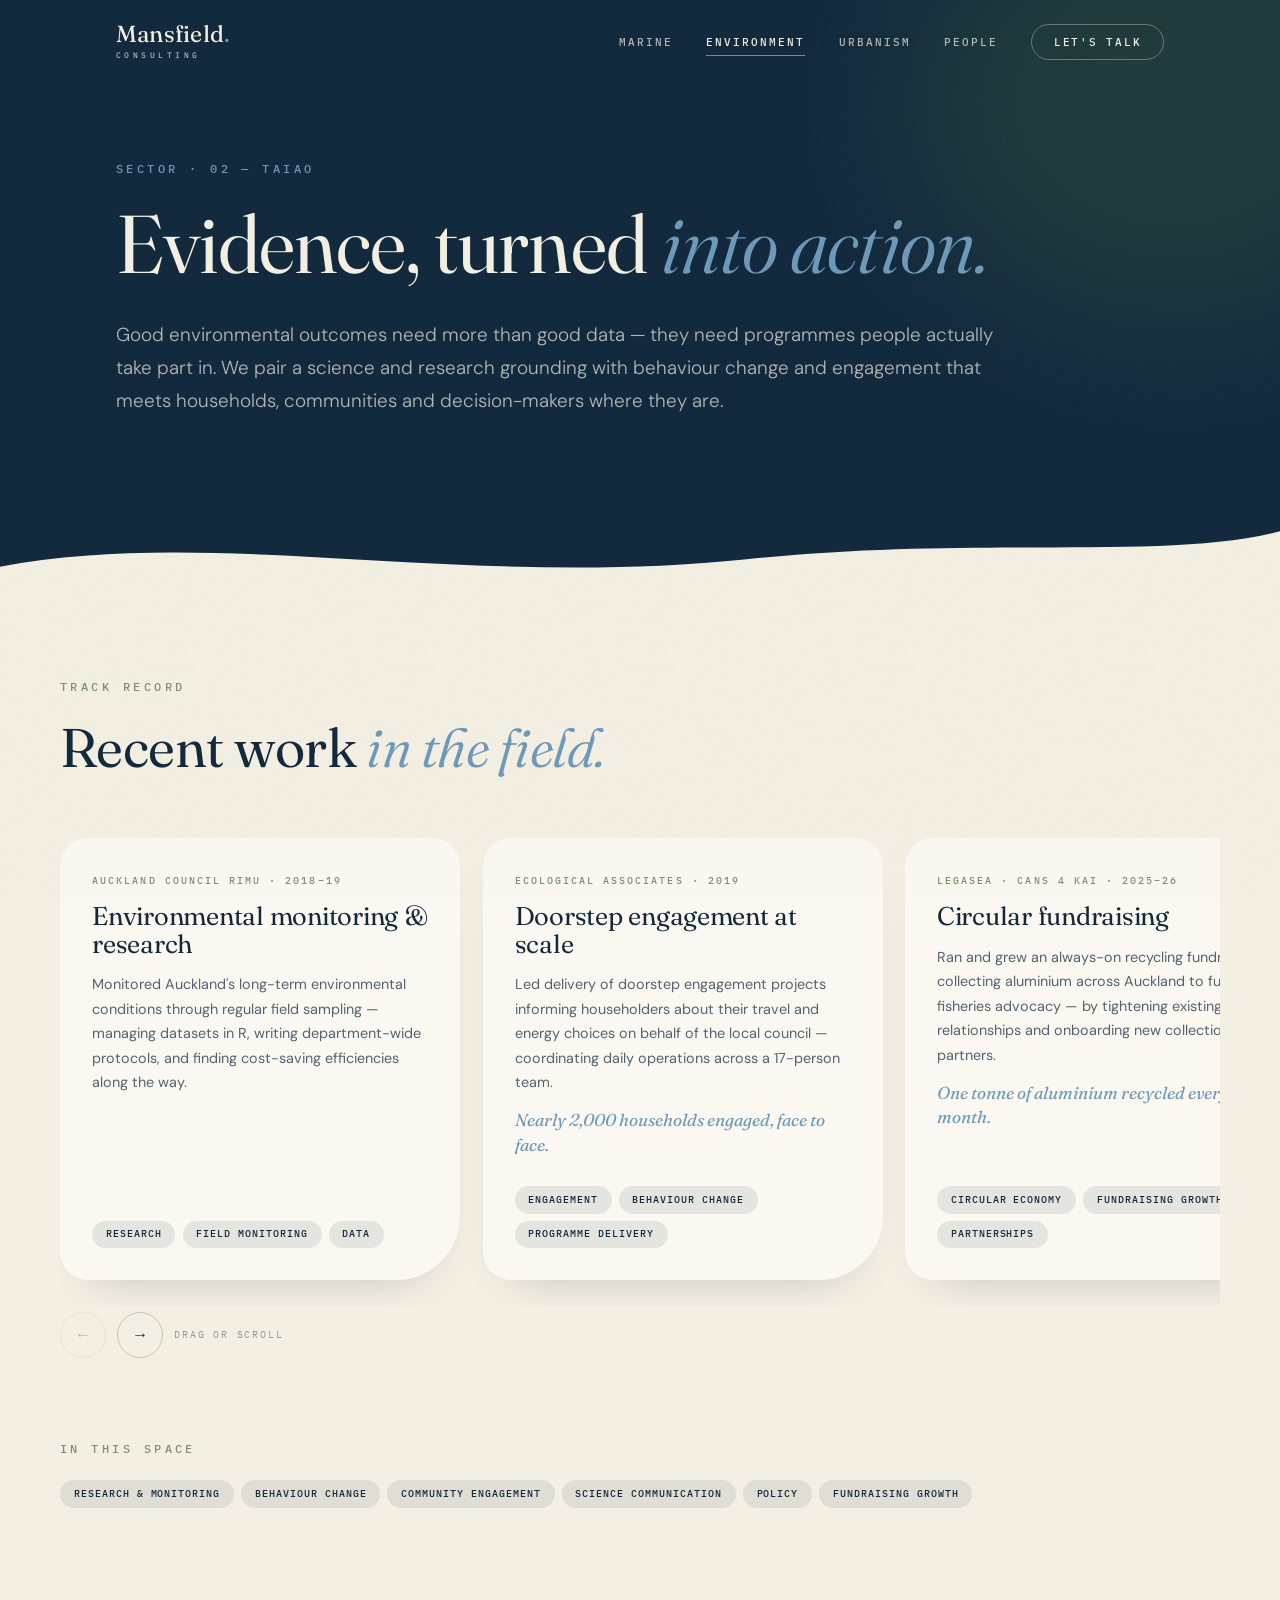
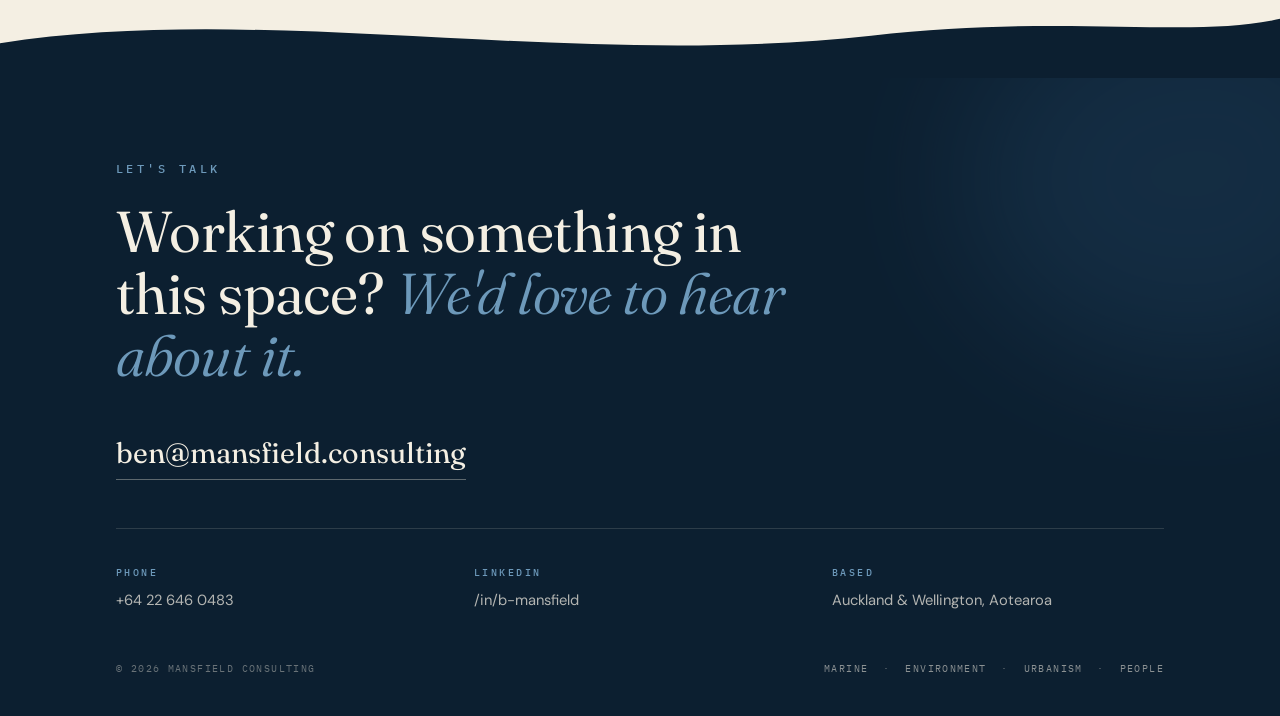
==== environment/index.html @ 9a181d59 "Redesign as multi-page consulting site matching pitch-deck brand - Split the single-page portfolio i" ====
<!DOCTYPE html>
<html lang="en">
<head>
  <meta charset="UTF-8"/>
  <meta name="viewport" content="width=device-width, initial-scale=1.0"/>
  <title>Environment — Mansfield Consulting</title>
  <meta name="description" content="Environment work at Mansfield Consulting — environmental monitoring and research, behaviour change, household engagement and science communication."/>
  <link rel="icon" href="data:image/svg+xml,%3Csvg xmlns='http://www.w3.org/2000/svg' viewBox='0 0 64 64'%3E%3Crect width='64' height='64' rx='14' fill='%2312293d'/%3E%3Ctext x='30' y='45' font-family='Georgia,serif' font-size='38' fill='%23f4efe3' text-anchor='middle'%3EM%3C/text%3E%3Ccircle cx='50' cy='42' r='4' fill='%236d99ba'/%3E%3C/svg%3E"/>
  <link rel="preconnect" href="https://fonts.googleapis.com"/>
  <link rel="preconnect" href="https://fonts.gstatic.com" crossorigin/>
  <link href="https://fonts.googleapis.com/css2?family=Fraunces:ital,opsz,wght@0,9..144,300..600;1,9..144,300..600&family=DM+Sans:ital,opsz,wght@0,9..40,300;0,9..40,400;0,9..40,500;1,9..40,300&family=IBM+Plex+Mono:wght@400;500&display=swap" rel="stylesheet"/>
  <link rel="stylesheet" href="/assets/styles.css"/>
</head>
<body class="page-environment">

<header class="site-head">
  <div class="blob blob-sage" style="width:32rem;height:28rem;top:-8rem;right:-9rem;opacity:0.45;" aria-hidden="true"></div>

  <nav class="nav" aria-label="Primary">
    <a class="brand" href="/">
      <span class="brand-name">Mansfield<span>.</span></span>
      <span class="brand-sub">Consulting</span>
    </a>
    <button class="nav-toggle" aria-expanded="false" aria-controls="nav-menu" aria-label="Menu">
      <span></span><span></span>
    </button>
    <ul class="nav-menu" id="nav-menu">
      <li><a href="/marine/">Marine</a></li>
      <li><a href="/environment/" aria-current="page">Environment</a></li>
      <li><a href="/urbanism/">Urbanism</a></li>
      <li><a href="/people/">People</a></li>
      <li><a class="nav-cta" href="#contact">Let's talk</a></li>
    </ul>
  </nav>

  <div class="hero">
    <span class="kicker">Sector · 02 — Taiao</span>
    <h1>Evidence, turned <em>into action.</em></h1>
    <p class="lede">Good environmental outcomes need more than good data — they need programmes people actually take part in. We pair a science and research grounding with behaviour change and engagement that meets households, communities and decision-makers where they are.</p>
  </div>

  <div class="curve" aria-hidden="true"><svg viewBox="0 0 1440 96" preserveAspectRatio="none"><path d="M0,96 L0,64 C240,20 520,88 840,56 C1100,30 1310,58 1440,26 L1440,96 Z" fill="#f4efe3"/></svg></div>
</header>

<main>
  <section class="section">
    <div class="section-inner">
      <div class="section-head reveal">
        <span class="kicker">Track record</span>
        <h2>Recent work <em>in the field.</em></h2>
      </div>

      <div class="carousel reveal">
        <div class="carousel-track" tabindex="0" aria-label="Environment projects">
          <article class="project-card">
            <p class="card-kicker">Auckland Council RIMU · 2018–19</p>
            <h3>Environmental monitoring &amp; research</h3>
            <p class="card-body">Monitored Auckland's long-term environmental conditions through regular field sampling — managing datasets in R, writing department-wide protocols, and finding cost-saving efficiencies along the way.</p>
            <ul class="tags"><li>Research</li><li>Field monitoring</li><li>Data</li></ul>
          </article>

          <article class="project-card">
            <p class="card-kicker">Ecological Associates · 2019</p>
            <h3>Doorstep engagement at scale</h3>
            <p class="card-body">Led delivery of doorstep engagement projects informing householders about their travel and energy choices on behalf of the local council — coordinating daily operations across a 17-person team.</p>
            <p class="card-fact">Nearly 2,000 households engaged, face to face.</p>
            <ul class="tags"><li>Engagement</li><li>Behaviour change</li><li>Programme delivery</li></ul>
          </article>

          <article class="project-card">
            <p class="card-kicker">LegaSea · Cans 4 Kai · 2025–26</p>
            <h3>Circular fundraising</h3>
            <p class="card-body">Ran and grew an always-on recycling fundraiser — collecting aluminium across Auckland to fund fisheries advocacy — by tightening existing relationships and onboarding new collection partners.</p>
            <p class="card-fact">One tonne of aluminium recycled every month.</p>
            <ul class="tags"><li>Circular economy</li><li>Fundraising growth</li><li>Partnerships</li></ul>
          </article>

          <article class="project-card">
            <p class="card-kicker">University of Auckland · 2017–21</p>
            <h3>Plastic Diet spokesperson</h3>
            <p class="card-body">Public advocacy for plastic-free living across conferences, community events and media — translating environmental science into everyday choices. Founding member of the Sustainable Future Collective.</p>
            <ul class="tags"><li>Advocacy</li><li>Science communication</li></ul>
          </article>

          <article class="project-card">
            <p class="card-kicker">University of Auckland · 2019</p>
            <h3>Behavioural research — First Class Honours</h3>
            <p class="card-body"><em>Community, Place and Greenways</em> — research into how people relate to and find meaning in green infrastructure, grounding later behaviour-change programmes in social science rather than assumption.</p>
            <ul class="tags"><li>Research</li><li>Behavioural science</li></ul>
          </article>
        </div>
        <div class="carousel-controls">
          <button class="car-btn" data-dir="-1" aria-label="Previous project">←</button>
          <button class="car-btn" data-dir="1" aria-label="Next project">→</button>
          <span class="carousel-hint">Drag or scroll</span>
        </div>
      </div>
    </div>
  </section>

  <section class="section" style="padding-top:0;">
    <div class="section-inner reveal">
      <span class="kicker">In this space</span>
      <ul class="tags">
        <li>Research &amp; monitoring</li><li>Behaviour change</li><li>Community engagement</li><li>Science communication</li><li>Policy</li><li>Fundraising growth</li>
      </ul>
    </div>
  </section>
</main>

<div class="curve" aria-hidden="true"><svg viewBox="0 0 1440 96" preserveAspectRatio="none"><path d="M0,96 L0,58 C300,14 640,86 980,50 C1200,26 1340,54 1440,32 L1440,96 Z" fill="#0c1f30"/></svg></div>
<footer class="site-foot" id="contact">
  <div class="blob blob-steel" style="width:28rem;height:24rem;top:-6rem;right:-8rem;opacity:0.25;" aria-hidden="true"></div>
  <div class="foot-inner">
    <span class="kicker">Let's talk</span>
    <h2 class="foot-title">Working on something in this space? <em>We'd love to hear about it.</em></h2>
    <a class="foot-mail" href="mailto:ben@mansfield.consulting">ben@mansfield.consulting</a>
    <div class="foot-grid">
      <div><span class="foot-label">Phone</span><a href="tel:+64226460483">+64 22 646 0483</a></div>
      <div><span class="foot-label">LinkedIn</span><a href="https://linkedin.com/in/b-mansfield" target="_blank" rel="noopener">/in/b-mansfield</a></div>
      <div><span class="foot-label">Based</span><span class="foot-value">Auckland &amp; Wellington, Aotearoa</span></div>
    </div>
    <div class="foot-base">
      <span>© 2026 Mansfield Consulting</span>
      <span><a href="/marine/">Marine</a> &nbsp;·&nbsp; <a href="/environment/">Environment</a> &nbsp;·&nbsp; <a href="/urbanism/">Urbanism</a> &nbsp;·&nbsp; <a href="/people/">People</a></span>
    </div>
  </div>
</footer>

<script src="/assets/site.js"></script>
</body>
</html>
---- assets/styles.css ----
/* ============================================================
   Mansfield Consulting — shared styles
   Deep navy + warm cream, editorial serif, organic curves.
   ============================================================ */

:root {
  --ink:    #0c1f30;   /* deepest navy — footer, hero */
  --navy:   #12293d;   /* primary navy */
  --navy-2: #1c3a54;   /* lifted navy */
  --steel:  #6d99ba;   /* steel blue accent */
  --haze:   #c9dcea;   /* pale blue */
  --cream:  #f4efe3;   /* warm cream */
  --paper:  #fbf8f1;   /* card paper */
  --clay:   #c16a3f;   /* terracotta accent */
  --sage:   #7d9070;   /* muted green */
  --ink-soft: rgba(18,41,61,0.72);
  --ink-faint: rgba(18,41,61,0.09);
  --cream-soft: rgba(244,239,227,0.72);
  --cream-faint: rgba(244,239,227,0.14);

  --serif: 'Fraunces', 'Cormorant Garamond', Georgia, serif;
  --sans:  'DM Sans', -apple-system, sans-serif;
  --mono:  'IBM Plex Mono', 'Courier New', monospace;

  --accent: var(--steel);           /* per-page accent, overridden below */
  --radius: 1.75rem;
  --gutter: clamp(1.25rem, 5vw, 3.5rem);
  --measure: 68ch;
}

body.page-marine      { --accent: var(--steel); }
body.page-environment { --accent: var(--sage); }
body.page-urbanism    { --accent: var(--clay); }

*, *::before, *::after { box-sizing: border-box; margin: 0; padding: 0; }
html { scroll-behavior: smooth; }
html:focus-within { scroll-behavior: smooth; }

body {
  background: var(--cream);
  color: var(--navy);
  font-family: var(--sans);
  font-size: 1rem;
  line-height: 1.65;
  overflow-x: hidden;
  -webkit-font-smoothing: antialiased;
}

/* Soft paper grain over everything */
body::after {
  content: '';
  position: fixed;
  inset: 0;
  z-index: 2000;
  pointer-events: none;
  opacity: 0.5;
  background-image: url("data:image/svg+xml,%3Csvg xmlns='http://www.w3.org/2000/svg' width='240' height='240'%3E%3Cfilter id='n'%3E%3CfeTurbulence type='fractalNoise' baseFrequency='0.9' numOctaves='2' stitchTiles='stitch'/%3E%3CfeColorMatrix values='0 0 0 0 0.35 0 0 0 0 0.32 0 0 0 0 0.27 0 0 0 0.05 0'/%3E%3C/filter%3E%3Crect width='100%25' height='100%25' filter='url(%23n)'/%3E%3C/svg%3E");
}

::selection { background: var(--steel); color: var(--paper); }

img { max-width: 100%; display: block; }
a { color: inherit; }

/* ---------- type helpers ---------- */

.kicker {
  font-family: var(--mono);
  font-size: 0.72rem;
  font-weight: 500;
  letter-spacing: 0.3em;
  text-transform: uppercase;
  color: var(--accent);
  display: block;
  margin-bottom: 1.4rem;
}

h1, h2, h3 { font-family: var(--serif); font-weight: 380; line-height: 1.08; letter-spacing: -0.01em; }

h1 em, h2 em, h3 em, .lede em {
  font-style: italic;
  font-weight: 340;
  color: var(--steel);
}

.lede {
  font-size: clamp(1.02rem, 1.6vw, 1.18rem);
  font-weight: 300;
  line-height: 1.75;
  max-width: var(--measure);
  color: var(--ink-soft);
}

/* ============================================================
   NAV
   ============================================================ */

.site-head { position: relative; background: var(--navy); color: var(--cream); overflow: hidden; }

.nav {
  position: relative;
  z-index: 20;
  display: flex;
  align-items: center;
  justify-content: space-between;
  gap: 1.5rem;
  max-width: 1160px;
  margin: 0 auto;
  padding: 1.4rem var(--gutter) 0;
}

.brand { text-decoration: none; line-height: 1.05; display: inline-block; }
.brand .brand-name {
  font-family: var(--serif);
  font-size: 1.45rem;
  font-weight: 420;
  color: var(--cream);
  letter-spacing: 0.01em;
}
.brand .brand-name span { color: var(--steel); }
.brand .brand-sub {
  display: block;
  font-family: var(--mono);
  font-size: 0.52rem;
  font-weight: 500;
  letter-spacing: 0.42em;
  text-transform: uppercase;
  color: var(--cream-soft);
  margin-top: 0.28rem;
}

.nav-menu {
  display: flex;
  align-items: center;
  gap: clamp(1.2rem, 2.6vw, 2.4rem);
  list-style: none;
}
.nav-menu a:not(.nav-cta) {
  font-family: var(--mono);
  font-size: 0.7rem;
  font-weight: 500;
  letter-spacing: 0.18em;
  text-transform: uppercase;
  text-decoration: none;
  color: var(--cream-soft);
  padding: 0.4rem 0;
  border-bottom: 1px solid transparent;
  transition: color 0.25s, border-color 0.25s;
}
.nav-menu a:not(.nav-cta):hover { color: var(--cream); }
.nav-menu a:not(.nav-cta)[aria-current="page"] { color: var(--cream); border-bottom-color: var(--accent); }

.nav-cta {
  font-family: var(--mono);
  font-size: 0.68rem;
  font-weight: 500;
  letter-spacing: 0.16em;
  text-transform: uppercase;
  text-decoration: none;
  color: var(--cream);
  padding: 0.6rem 1.35rem;
  border: 1px solid rgba(244,239,227,0.35);
  border-radius: 999px;
  transition: background 0.25s, border-color 0.25s, color 0.25s;
}
.nav-cta:hover { background: var(--cream); color: var(--navy); border-color: var(--cream); }

.nav-toggle {
  display: none;
  background: none;
  border: none;
  cursor: pointer;
  width: 44px;
  height: 44px;
  border-radius: 50%;
  position: relative;
  z-index: 40;
}
.nav-toggle span {
  display: block;
  width: 22px;
  height: 1.5px;
  background: var(--cream);
  margin: 5px auto;
  border-radius: 2px;
  transition: transform 0.3s ease, opacity 0.3s ease;
}
.nav-toggle[aria-expanded="true"] span:nth-child(1) { transform: translateY(6.5px) rotate(45deg); }
.nav-toggle[aria-expanded="true"] span:nth-child(2) { transform: translateY(-6.5px) rotate(-45deg); }

/* ============================================================
   HERO / PAGE HEADER
   ============================================================ */

.hero {
  position: relative;
  z-index: 10;
  max-width: 1160px;
  margin: 0 auto;
  padding: clamp(4.5rem, 11vh, 8rem) var(--gutter) clamp(4rem, 10vh, 7rem);
}
.hero h1 {
  font-size: clamp(2.7rem, 6.4vw, 5.2rem);
  color: var(--cream);
  max-width: 21ch;
  margin-bottom: 1.8rem;
}
.hero .kicker { color: var(--steel); }
.hero .lede { color: var(--cream-soft); }

.hero-ctas { display: flex; flex-wrap: wrap; gap: 1rem; margin-top: 2.6rem; }
.btn {
  display: inline-block;
  font-family: var(--mono);
  font-size: 0.72rem;
  font-weight: 500;
  letter-spacing: 0.16em;
  text-transform: uppercase;
  text-decoration: none;
  padding: 0.9rem 1.9rem;
  border-radius: 999px;
  transition: transform 0.2s, background 0.25s, color 0.25s, border-color 0.25s;
}
.btn:hover { transform: translateY(-2px); }
.btn-solid { background: var(--cream); color: var(--navy); border: 1px solid var(--cream); }
.btn-solid:hover { background: var(--paper); }
.btn-ghost { color: var(--cream); border: 1px solid rgba(244,239,227,0.35); }
.btn-ghost:hover { border-color: var(--cream); }

/* soft aurora blobs behind navy sections */
.blob {
  position: absolute;
  border-radius: 58% 42% 46% 54% / 52% 46% 54% 48%;
  filter: blur(70px);
  opacity: 0.35;
  pointer-events: none;
}
.blob-steel { background: #2c567a; }
.blob-sage  { background: #33503c; }
.blob-clay  { background: #6e4530; }

/* curved transitions between sections */
.curve { display: block; width: 100%; height: clamp(42px, 7vw, 96px); }
.curve svg { display: block; width: 100%; height: 100%; }

/* ============================================================
   SECTIONS
   ============================================================ */

.section { padding: clamp(3.5rem, 9vh, 6.5rem) var(--gutter); position: relative; }
.section-inner { max-width: 1160px; margin: 0 auto; position: relative; }
.section h2 { font-size: clamp(2rem, 4.6vw, 3.4rem); color: var(--navy); max-width: 22ch; margin-bottom: 1.4rem; }
.section-head { margin-bottom: clamp(2.5rem, 6vh, 4rem); }

/* ---------- sector cards (home) ---------- */

.sector-grid {
  display: grid;
  grid-template-columns: repeat(auto-fit, minmax(min(300px, 100%), 1fr));
  gap: 1.5rem;
}
.sector-card {
  --sector: var(--steel);
  position: relative;
  display: flex;
  flex-direction: column;
  gap: 0.9rem;
  background: var(--paper);
  border-radius: var(--radius);
  border-top-left-radius: 4.5rem;
  padding: 2.4rem 2.1rem 2.2rem;
  text-decoration: none;
  box-shadow: 0 24px 48px -32px rgba(12,31,48,0.28);
  overflow: hidden;
  transition: transform 0.3s ease, box-shadow 0.3s ease;
}
.sector-card:hover { transform: translateY(-6px); box-shadow: 0 34px 60px -34px rgba(12,31,48,0.4); }
.sector-card::before {
  content: '';
  position: absolute;
  top: -3.2rem;
  right: -3.2rem;
  width: 9rem;
  height: 9rem;
  border-radius: 58% 42% 46% 54% / 52% 46% 54% 48%;
  background: var(--sector);
  opacity: 0.14;
  transition: transform 0.4s ease, opacity 0.3s ease;
}
.sector-card:hover::before { transform: scale(1.35); opacity: 0.2; }
.sector-card.is-marine      { --sector: var(--steel); }
.sector-card.is-environment { --sector: var(--sage); }
.sector-card.is-urbanism    { --sector: var(--clay); }

.sector-num {
  font-family: var(--mono);
  font-size: 0.66rem;
  font-weight: 500;
  letter-spacing: 0.3em;
  text-transform: uppercase;
  color: var(--sector);
}
.sector-card h3 { font-size: 1.85rem; color: var(--navy); }
.sector-card p { font-size: 0.92rem; color: var(--ink-soft); line-height: 1.7; }
.sector-more {
  margin-top: auto;
  padding-top: 1.1rem;
  font-family: var(--mono);
  font-size: 0.68rem;
  font-weight: 500;
  letter-spacing: 0.18em;
  text-transform: uppercase;
  color: var(--sector);
}
.sector-more::after { content: ' \2192'; transition: margin-left 0.25s; }
.sector-card:hover .sector-more::after { margin-left: 0.5rem; }

/* ---------- dark section variant ---------- */

.section-dark { background: var(--navy); color: var(--cream); overflow: hidden; }
.section-dark h2 { color: var(--cream); }
.section-dark .lede { color: var(--cream-soft); }
.section-dark .kicker { color: var(--steel); }

/* ---------- tag pills ---------- */

.tags { display: flex; flex-wrap: wrap; gap: 0.45rem; list-style: none; }
.tags li, .pill {
  font-family: var(--mono);
  font-size: 0.62rem;
  font-weight: 500;
  letter-spacing: 0.1em;
  text-transform: uppercase;
  color: var(--navy);
  background: var(--ink-faint);
  padding: 0.34rem 0.85rem;
  border-radius: 999px;
  white-space: nowrap;
}
.tags-invert li { background: var(--cream-faint); color: var(--cream-soft); }

/* ---------- approach list (home) ---------- */

.approach-list { display: grid; gap: 0; max-width: 860px; }
.approach-item {
  display: grid;
  grid-template-columns: auto 1fr;
  gap: 1.6rem;
  align-items: baseline;
  padding: 1.8rem 0;
}
.approach-item + .approach-item { border-top: 1px solid rgba(244,239,227,0.14); }
.approach-item .num {
  font-family: var(--mono);
  font-size: 0.72rem;
  letter-spacing: 0.2em;
  color: var(--steel);
}
.approach-item h3 { font-size: 1.5rem; color: var(--cream); margin-bottom: 0.5rem; }
.approach-item p { font-size: 0.94rem; color: var(--cream-soft); max-width: 58ch; line-height: 1.7; }

/* ---------- stats ---------- */

.stat-row {
  display: grid;
  grid-template-columns: repeat(auto-fit, minmax(min(200px, 100%), 1fr));
  gap: 2.2rem 1.8rem;
}
.stat .stat-num {
  font-family: var(--serif);
  font-size: clamp(2.8rem, 5vw, 4rem);
  font-weight: 340;
  line-height: 1;
  color: var(--navy);
}
.stat .stat-num em { font-style: italic; color: var(--steel); }
.stat .stat-label {
  font-family: var(--mono);
  font-size: 0.64rem;
  font-weight: 500;
  letter-spacing: 0.16em;
  text-transform: uppercase;
  color: var(--accent);
  display: block;
  margin: 0.7rem 0 0.4rem;
}
.stat p { font-size: 0.85rem; color: var(--ink-soft); max-width: 26ch; line-height: 1.6; }

/* ============================================================
   CAROUSEL — track record
   ============================================================ */

.carousel { position: relative; }
.carousel-track {
  display: flex;
  gap: 1.4rem;
  overflow-x: auto;
  scroll-snap-type: x mandatory;
  padding: 0.4rem 0.2rem 1.6rem;
  scrollbar-width: none;
  -webkit-overflow-scrolling: touch;
}
.carousel-track::-webkit-scrollbar { display: none; }

.project-card {
  flex: 0 0 min(400px, 86%);
  scroll-snap-align: start;
  display: flex;
  flex-direction: column;
  gap: 0.85rem;
  background: var(--paper);
  border-radius: var(--radius);
  border-bottom-right-radius: 4rem;
  padding: 2.2rem 2rem 2rem;
  box-shadow: 0 24px 48px -32px rgba(12,31,48,0.26);
}
.project-card .card-kicker {
  font-family: var(--mono);
  font-size: 0.64rem;
  font-weight: 500;
  letter-spacing: 0.2em;
  text-transform: uppercase;
  color: var(--accent);
}
.project-card h3 { font-size: 1.6rem; color: var(--navy); }
.project-card .card-body { font-size: 0.9rem; color: var(--ink-soft); line-height: 1.7; }
.project-card .card-fact {
  font-family: var(--serif);
  font-style: italic;
  font-size: 1.08rem;
  color: var(--steel);
  line-height: 1.4;
}
.project-card .tags { margin-top: auto; padding-top: 1rem; }

.carousel-controls {
  display: flex;
  align-items: center;
  gap: 0.7rem;
  margin-top: 0.4rem;
}
.car-btn {
  width: 46px;
  height: 46px;
  border-radius: 50%;
  border: 1px solid rgba(18,41,61,0.22);
  background: transparent;
  color: var(--navy);
  font-size: 1rem;
  cursor: pointer;
  transition: background 0.25s, color 0.25s, border-color 0.25s, opacity 0.25s;
}
.car-btn:hover { background: var(--navy); color: var(--cream); border-color: var(--navy); }
.car-btn[disabled] { opacity: 0.3; pointer-events: none; }
.carousel-hint {
  font-family: var(--mono);
  font-size: 0.62rem;
  letter-spacing: 0.18em;
  text-transform: uppercase;
  color: var(--ink-soft);
  opacity: 0.6;
}

/* ============================================================
   PEOPLE
   ============================================================ */

.person {
  display: grid;
  grid-template-columns: minmax(240px, 340px) 1fr;
  gap: clamp(2rem, 5vw, 4.5rem);
  align-items: start;
}
.person-photo-wrap { position: relative; }
.person-photo {
  width: 100%;
  aspect-ratio: 4 / 4.6;
  object-fit: cover;
  object-position: center top;
  border-radius: 46% 54% 50% 50% / 42% 42% 58% 58%;
  filter: grayscale(1) contrast(1.04);
}
.person-photo-wrap::before {
  content: '';
  position: absolute;
  inset: -1.1rem -1.4rem 1rem 1.2rem;
  border-radius: 54% 46% 52% 48% / 48% 54% 46% 52%;
  background: var(--steel);
  opacity: 0.16;
  z-index: -1;
}
.person-role {
  font-family: var(--mono);
  font-size: 0.68rem;
  font-weight: 500;
  letter-spacing: 0.28em;
  text-transform: uppercase;
  color: var(--clay);
  display: block;
  margin-bottom: 0.9rem;
}
.person h2 { margin-bottom: 1.3rem; }
.person .bio p { max-width: var(--measure); color: var(--ink-soft); font-weight: 300; line-height: 1.8; }
.person .bio p + p { margin-top: 1rem; }

.fact-list { display: grid; grid-template-columns: repeat(auto-fit, minmax(min(200px,100%), 1fr)); gap: 1.4rem; margin-top: 2.2rem; }
.fact-list .fact-label {
  font-family: var(--mono);
  font-size: 0.6rem;
  font-weight: 500;
  letter-spacing: 0.22em;
  text-transform: uppercase;
  color: var(--steel);
  display: block;
  margin-bottom: 0.35rem;
}
.fact-list .fact-value { font-family: var(--serif); font-size: 1.15rem; color: var(--navy); line-height: 1.35; }

.recognition { list-style: none; display: grid; gap: 0; max-width: 760px; }
.recognition li { padding: 1.15rem 0; }
.recognition li + li { border-top: 1px solid rgba(18,41,61,0.1); }
.recognition h3 { font-size: 1.2rem; color: var(--navy); margin-bottom: 0.2rem; }
.recognition p { font-size: 0.86rem; color: var(--ink-soft); }

/* ============================================================
   FOOTER — "Let's talk" band + contact on every page
   ============================================================ */

.site-foot { position: relative; background: var(--ink); color: var(--cream); overflow: hidden; }
.foot-inner { max-width: 1160px; margin: 0 auto; padding: clamp(3.5rem, 9vh, 6rem) var(--gutter) 2.4rem; position: relative; z-index: 5; }
.foot-inner .kicker { color: var(--steel); }
.foot-title {
  font-size: clamp(2rem, 4.8vw, 3.6rem);
  color: var(--cream);
  max-width: 20ch;
  margin-bottom: 2.6rem;
}
.foot-title em { color: var(--steel); }
.foot-mail {
  display: inline-block;
  font-family: var(--serif);
  font-size: clamp(1.25rem, 2.6vw, 1.8rem);
  color: var(--cream);
  text-decoration: none;
  border-bottom: 1px solid rgba(244,239,227,0.35);
  padding-bottom: 0.2rem;
  transition: border-color 0.25s, color 0.25s;
}
.foot-mail:hover { color: var(--steel); border-color: var(--steel); }

.foot-grid {
  display: grid;
  grid-template-columns: repeat(auto-fit, minmax(min(180px, 100%), 1fr));
  gap: 1.6rem;
  margin-top: 3rem;
  padding-top: 2.2rem;
  border-top: 1px solid rgba(244,239,227,0.14);
}
.foot-grid .foot-label {
  font-family: var(--mono);
  font-size: 0.6rem;
  font-weight: 500;
  letter-spacing: 0.26em;
  text-transform: uppercase;
  color: var(--steel);
  display: block;
  margin-bottom: 0.4rem;
}
.foot-grid a, .foot-grid span.foot-value { font-size: 0.92rem; color: var(--cream-soft); text-decoration: none; }
.foot-grid a:hover { color: var(--cream); }

.foot-base {
  display: flex;
  flex-wrap: wrap;
  gap: 0.8rem 1.6rem;
  justify-content: space-between;
  margin-top: 3rem;
  font-family: var(--mono);
  font-size: 0.62rem;
  letter-spacing: 0.14em;
  text-transform: uppercase;
  color: rgba(244,239,227,0.4);
}
.foot-base a { color: rgba(244,239,227,0.55); text-decoration: none; }
.foot-base a:hover { color: var(--cream); }

/* ============================================================
   REVEAL + MOTION
   ============================================================ */

.reveal { opacity: 0; transform: translateY(24px); transition: opacity 0.7s ease, transform 0.7s ease; }
.reveal.visible { opacity: 1; transform: none; }

@media (prefers-reduced-motion: reduce) {
  html { scroll-behavior: auto; }
  *, *::before, *::after { animation: none !important; transition: none !important; }
  .reveal { opacity: 1; transform: none; }
}

:focus-visible { outline: 2px solid var(--steel); outline-offset: 3px; border-radius: 4px; }

/* ============================================================
   MOBILE
   ============================================================ */

@media (max-width: 780px) {
  .nav { padding-top: 1.1rem; }
  .nav-toggle { display: block; }
  .nav-menu {
    position: fixed;
    inset: 0;
    z-index: 30;
    flex-direction: column;
    justify-content: center;
    align-items: flex-start;
    gap: 0.4rem;
    padding: 6rem var(--gutter) 4rem;
    background: var(--ink);
    opacity: 0;
    visibility: hidden;
    transform: translateY(-4%);
    transition: opacity 0.3s ease, transform 0.3s ease, visibility 0.3s;
  }
  .nav-menu.open { opacity: 1; visibility: visible; transform: none; }
  .nav-menu a:not(.nav-cta) {
    font-family: var(--serif);
    font-size: 2rem;
    font-weight: 380;
    letter-spacing: 0;
    text-transform: none;
    color: var(--cream);
    padding: 0.55rem 0;
    border-bottom: none;
  }
  .nav-menu a:not(.nav-cta)[aria-current="page"] { color: var(--steel); }
  .nav-menu .nav-cta { margin-top: 1.6rem; padding: 0.85rem 1.8rem; font-size: 0.72rem; }
  body.nav-open { overflow: hidden; }

  .hero { padding-top: 3.5rem; }
  .person { grid-template-columns: 1fr; }
  .person-photo-wrap { max-width: 300px; }
  .project-card { padding: 1.8rem 1.5rem 1.6rem; border-bottom-right-radius: 3rem; }
  .sector-card { border-top-left-radius: 3.2rem; }
  .stat-row { gap: 1.8rem 1.2rem; }
  .approach-item { grid-template-columns: 1fr; gap: 0.4rem; }
}
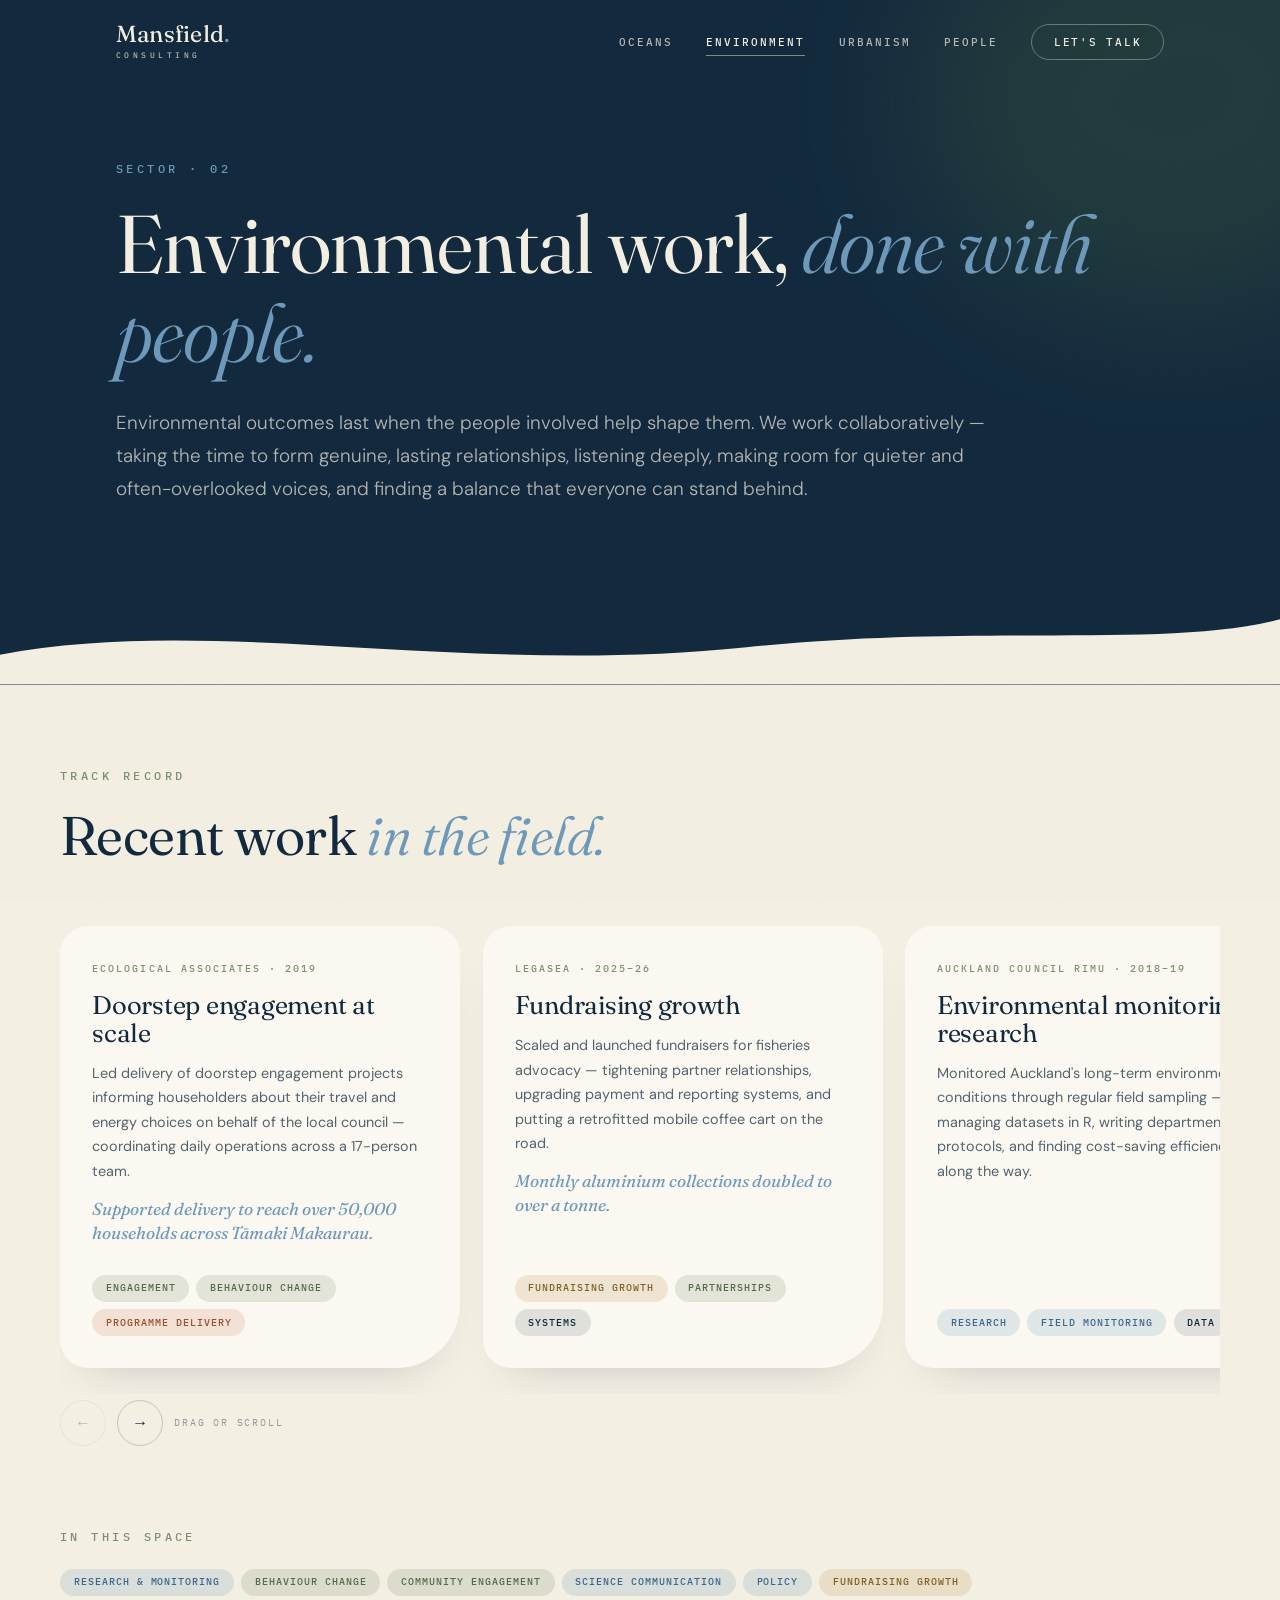
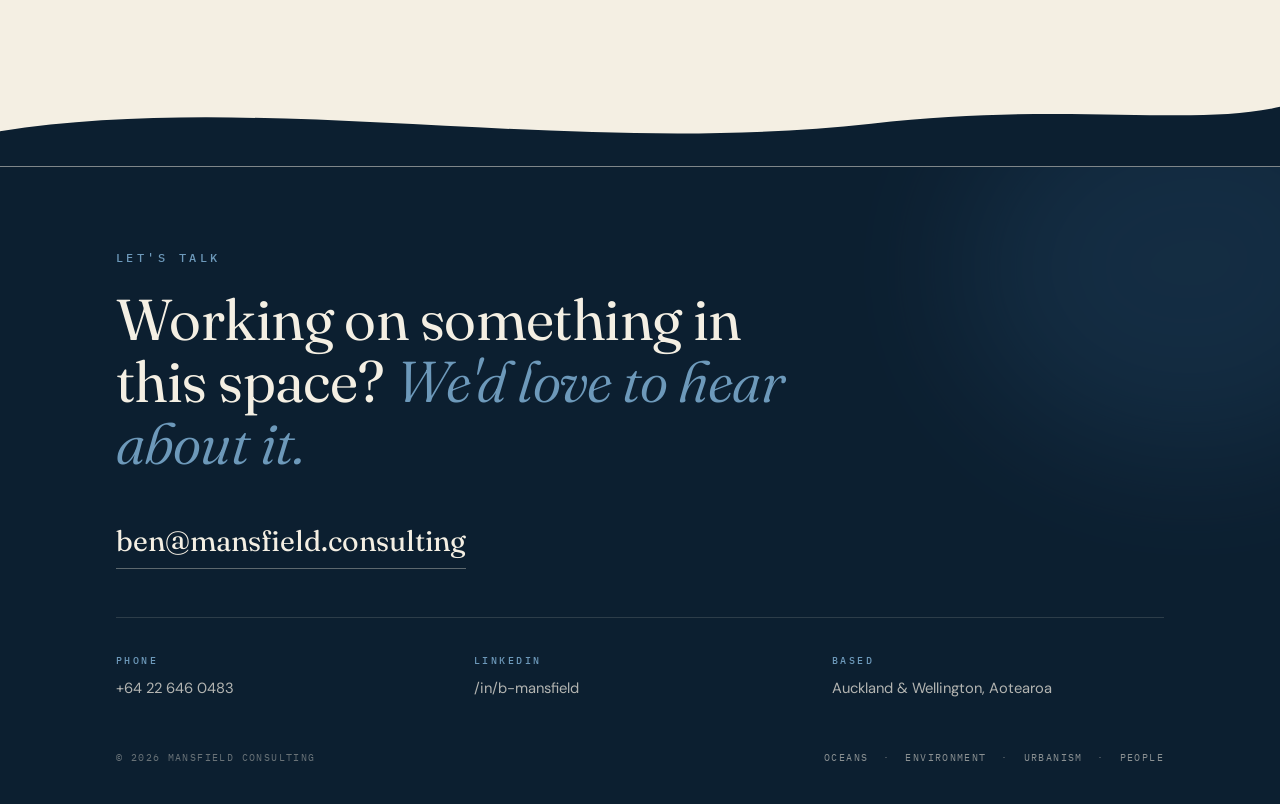
==== commit 38ff2893: "Apply content revisions: Oceans rename, humbler tone, colour-coded tags - Rename Marine sector to Oc" ====
--- a/environment/index.html
+++ b/environment/index.html
@@ -4,7 +4,7 @@
   <meta charset="UTF-8"/>
   <meta name="viewport" content="width=device-width, initial-scale=1.0"/>
   <title>Environment — Mansfield Consulting</title>
-  <meta name="description" content="Environment work at Mansfield Consulting — environmental monitoring and research, behaviour change, household engagement and science communication."/>
+  <meta name="description" content="Environment work at Mansfield Consulting — engagement, behaviour change, monitoring and fundraising, built on genuine relationships and careful listening."/>
   <link rel="icon" href="data:image/svg+xml,%3Csvg xmlns='http://www.w3.org/2000/svg' viewBox='0 0 64 64'%3E%3Crect width='64' height='64' rx='14' fill='%2312293d'/%3E%3Ctext x='30' y='45' font-family='Georgia,serif' font-size='38' fill='%23f4efe3' text-anchor='middle'%3EM%3C/text%3E%3Ccircle cx='50' cy='42' r='4' fill='%236d99ba'/%3E%3C/svg%3E"/>
   <link rel="preconnect" href="https://fonts.googleapis.com"/>
   <link rel="preconnect" href="https://fonts.gstatic.com" crossorigin/>
@@ -25,7 +25,7 @@
       <span></span><span></span>
     </button>
     <ul class="nav-menu" id="nav-menu">
-      <li><a href="/marine/">Marine</a></li>
+      <li><a href="/oceans/">Oceans</a></li>
       <li><a href="/environment/" aria-current="page">Environment</a></li>
       <li><a href="/urbanism/">Urbanism</a></li>
       <li><a href="/people/">People</a></li>
@@ -34,9 +34,9 @@
   </nav>
 
   <div class="hero">
-    <span class="kicker">Sector · 02 — Taiao</span>
-    <h1>Evidence, turned <em>into action.</em></h1>
-    <p class="lede">Good environmental outcomes need more than good data — they need programmes people actually take part in. We pair a science and research grounding with behaviour change and engagement that meets households, communities and decision-makers where they are.</p>
+    <span class="kicker">Sector · 02</span>
+    <h1>Environmental work, <em>done with people.</em></h1>
+    <p class="lede">Environmental outcomes last when the people involved help shape them. We work collaboratively — taking the time to form genuine, lasting relationships, listening deeply, making room for quieter and often-overlooked voices, and finding a balance that everyone can stand behind.</p>
   </div>
 
   <div class="curve" aria-hidden="true"><svg viewBox="0 0 1440 96" preserveAspectRatio="none"><path d="M0,96 L0,64 C240,20 520,88 840,56 C1100,30 1310,58 1440,26 L1440,96 Z" fill="#f4efe3"/></svg></div>
@@ -53,40 +53,26 @@
       <div class="carousel reveal">
         <div class="carousel-track" tabindex="0" aria-label="Environment projects">
           <article class="project-card">
+            <p class="card-kicker">Ecological Associates · 2019</p>
+            <h3>Doorstep engagement at scale</h3>
+            <p class="card-body">Led delivery of doorstep engagement projects informing householders about their travel and energy choices on behalf of the local council — coordinating daily operations across a 17-person team.</p>
+            <p class="card-fact">Supported delivery to reach over 50,000 households across Tāmaki Makaurau.</p>
+            <ul class="tags"><li class="t-community">Engagement</li><li class="t-community">Behaviour change</li><li class="t-delivery">Programme delivery</li></ul>
+          </article>
+
+          <article class="project-card">
+            <p class="card-kicker">LegaSea · 2025–26</p>
+            <h3>Fundraising growth</h3>
+            <p class="card-body">Scaled and launched fundraisers for fisheries advocacy — tightening partner relationships, upgrading payment and reporting systems, and putting a retrofitted mobile coffee cart on the road.</p>
+            <p class="card-fact">Monthly aluminium collections doubled to over a tonne.</p>
+            <ul class="tags"><li class="t-fund">Fundraising growth</li><li class="t-community">Partnerships</li><li class="t-eng">Systems</li></ul>
+          </article>
+
+          <article class="project-card">
             <p class="card-kicker">Auckland Council RIMU · 2018–19</p>
             <h3>Environmental monitoring &amp; research</h3>
             <p class="card-body">Monitored Auckland's long-term environmental conditions through regular field sampling — managing datasets in R, writing department-wide protocols, and finding cost-saving efficiencies along the way.</p>
-            <ul class="tags"><li>Research</li><li>Field monitoring</li><li>Data</li></ul>
-          </article>
-
-          <article class="project-card">
-            <p class="card-kicker">Ecological Associates · 2019</p>
-            <h3>Doorstep engagement at scale</h3>
-            <p class="card-body">Led delivery of doorstep engagement projects informing householders about their travel and energy choices on behalf of the local council — coordinating daily operations across a 17-person team.</p>
-            <p class="card-fact">Nearly 2,000 households engaged, face to face.</p>
-            <ul class="tags"><li>Engagement</li><li>Behaviour change</li><li>Programme delivery</li></ul>
-          </article>
-
-          <article class="project-card">
-            <p class="card-kicker">LegaSea · Cans 4 Kai · 2025–26</p>
-            <h3>Circular fundraising</h3>
-            <p class="card-body">Ran and grew an always-on recycling fundraiser — collecting aluminium across Auckland to fund fisheries advocacy — by tightening existing relationships and onboarding new collection partners.</p>
-            <p class="card-fact">One tonne of aluminium recycled every month.</p>
-            <ul class="tags"><li>Circular economy</li><li>Fundraising growth</li><li>Partnerships</li></ul>
-          </article>
-
-          <article class="project-card">
-            <p class="card-kicker">University of Auckland · 2017–21</p>
-            <h3>Plastic Diet spokesperson</h3>
-            <p class="card-body">Public advocacy for plastic-free living across conferences, community events and media — translating environmental science into everyday choices. Founding member of the Sustainable Future Collective.</p>
-            <ul class="tags"><li>Advocacy</li><li>Science communication</li></ul>
-          </article>
-
-          <article class="project-card">
-            <p class="card-kicker">University of Auckland · 2019</p>
-            <h3>Behavioural research — First Class Honours</h3>
-            <p class="card-body"><em>Community, Place and Greenways</em> — research into how people relate to and find meaning in green infrastructure, grounding later behaviour-change programmes in social science rather than assumption.</p>
-            <ul class="tags"><li>Research</li><li>Behavioural science</li></ul>
+            <ul class="tags"><li class="t-policy">Research</li><li class="t-policy">Field monitoring</li><li class="t-eng">Data</li></ul>
           </article>
         </div>
         <div class="carousel-controls">
@@ -102,7 +88,7 @@
     <div class="section-inner reveal">
       <span class="kicker">In this space</span>
       <ul class="tags">
-        <li>Research &amp; monitoring</li><li>Behaviour change</li><li>Community engagement</li><li>Science communication</li><li>Policy</li><li>Fundraising growth</li>
+        <li class="t-policy">Research &amp; monitoring</li><li class="t-community">Behaviour change</li><li class="t-community">Community engagement</li><li class="t-policy">Science communication</li><li class="t-policy">Policy</li><li class="t-fund">Fundraising growth</li>
       </ul>
     </div>
   </section>
@@ -122,7 +108,7 @@
     </div>
     <div class="foot-base">
       <span>© 2026 Mansfield Consulting</span>
-      <span><a href="/marine/">Marine</a> &nbsp;·&nbsp; <a href="/environment/">Environment</a> &nbsp;·&nbsp; <a href="/urbanism/">Urbanism</a> &nbsp;·&nbsp; <a href="/people/">People</a></span>
+      <span><a href="/oceans/">Oceans</a> &nbsp;·&nbsp; <a href="/environment/">Environment</a> &nbsp;·&nbsp; <a href="/urbanism/">Urbanism</a> &nbsp;·&nbsp; <a href="/people/">People</a></span>
     </div>
   </div>
 </footer>
--- a/assets/styles.css
+++ b/assets/styles.css
@@ -28,7 +28,7 @@
   --measure: 68ch;
 }
 
-body.page-marine      { --accent: var(--steel); }
+body.page-oceans      { --accent: var(--steel); }
 body.page-environment { --accent: var(--sage); }
 body.page-urbanism    { --accent: var(--clay); }
 
@@ -288,7 +288,7 @@
   transition: transform 0.4s ease, opacity 0.3s ease;
 }
 .sector-card:hover::before { transform: scale(1.35); opacity: 0.2; }
-.sector-card.is-marine      { --sector: var(--steel); }
+.sector-card.is-oceans      { --sector: var(--steel); }
 .sector-card.is-environment { --sector: var(--sage); }
 .sector-card.is-urbanism    { --sector: var(--clay); }
 
@@ -338,6 +338,13 @@
   white-space: nowrap;
 }
 .tags-invert li { background: var(--cream-faint); color: var(--cream-soft); }
+
+/* colour-coordinated tag families */
+.tags .t-delivery  { background: rgba(193,106,63,0.16);  color: #98512d; }   /* operations & delivery — clay */
+.tags .t-fund      { background: rgba(176,139,62,0.18);  color: #7f6126; }   /* fundraising & growth — gold */
+.tags .t-policy    { background: rgba(109,153,186,0.2);  color: #3b678b; }   /* policy, research & science — steel */
+.tags .t-community { background: rgba(125,144,112,0.2);  color: #56694a; }   /* engagement & partnerships — sage */
+.tags .t-eng       { background: rgba(18,41,61,0.12);    color: var(--navy); } /* engineering & systems — navy */
 
 /* ---------- approach list (home) ---------- */
 
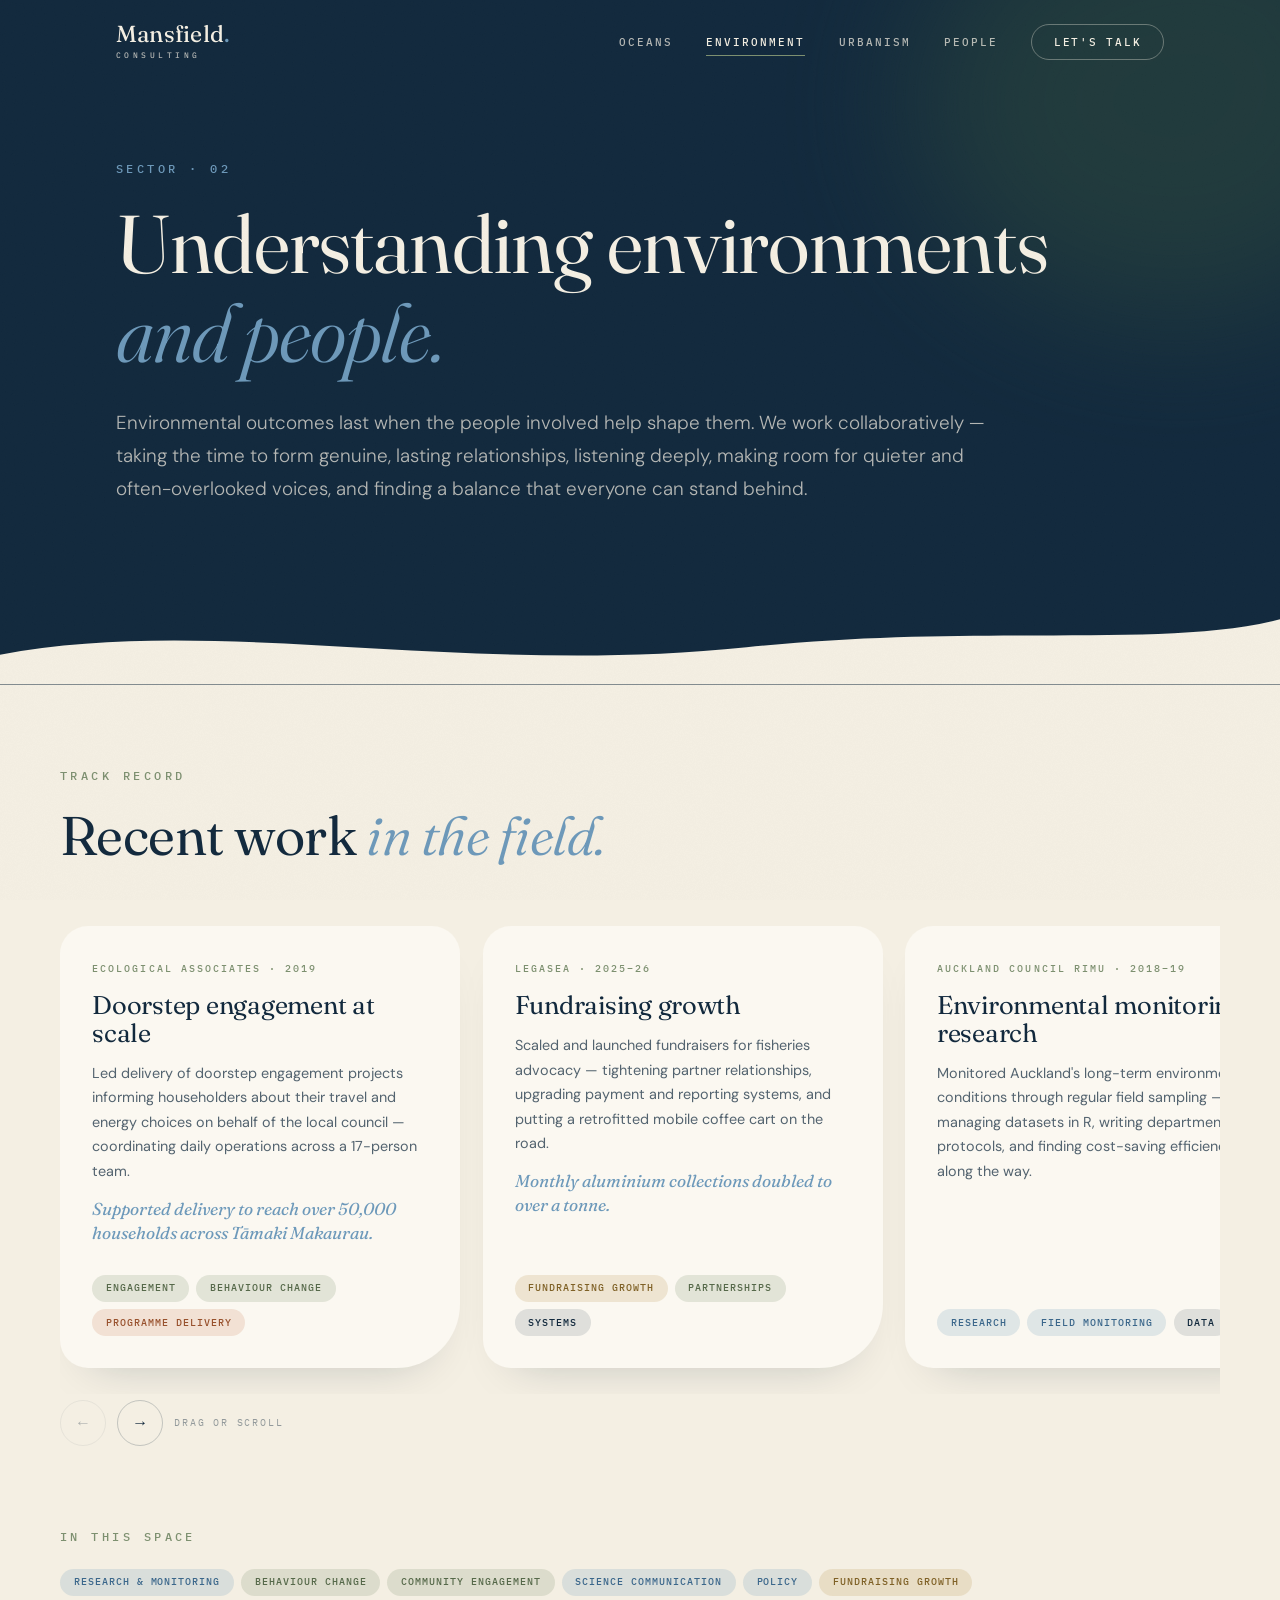
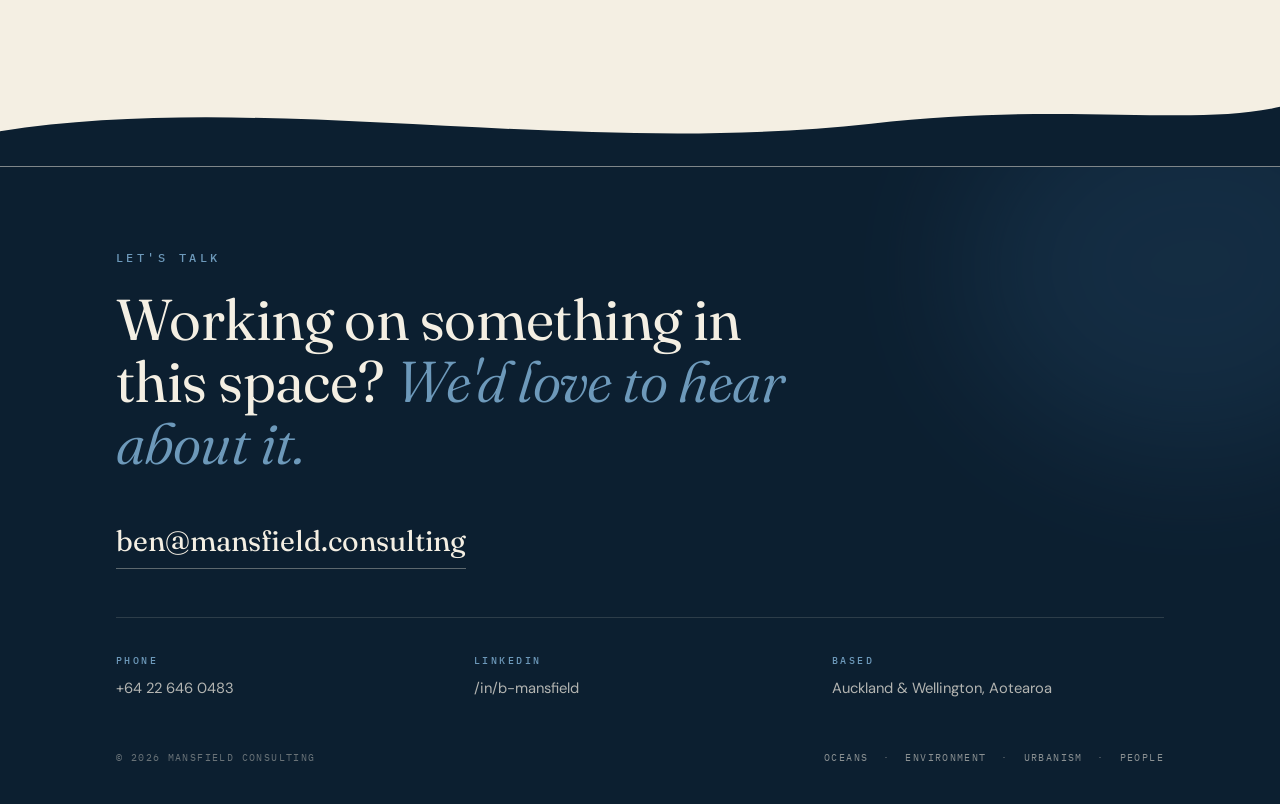
==== commit 7064bbaa: "Restore study fact on People page, plainer env header, policy metric - People: 'Study — BSc(Hons) Fi" ====
--- a/environment/index.html
+++ b/environment/index.html
@@ -35,7 +35,7 @@
 
   <div class="hero">
     <span class="kicker">Sector · 02</span>
-    <h1>Environmental work, <em>done with people.</em></h1>
+    <h1>Understanding environments <em>and people.</em></h1>
     <p class="lede">Environmental outcomes last when the people involved help shape them. We work collaboratively — taking the time to form genuine, lasting relationships, listening deeply, making room for quieter and often-overlooked voices, and finding a balance that everyone can stand behind.</p>
   </div>
 
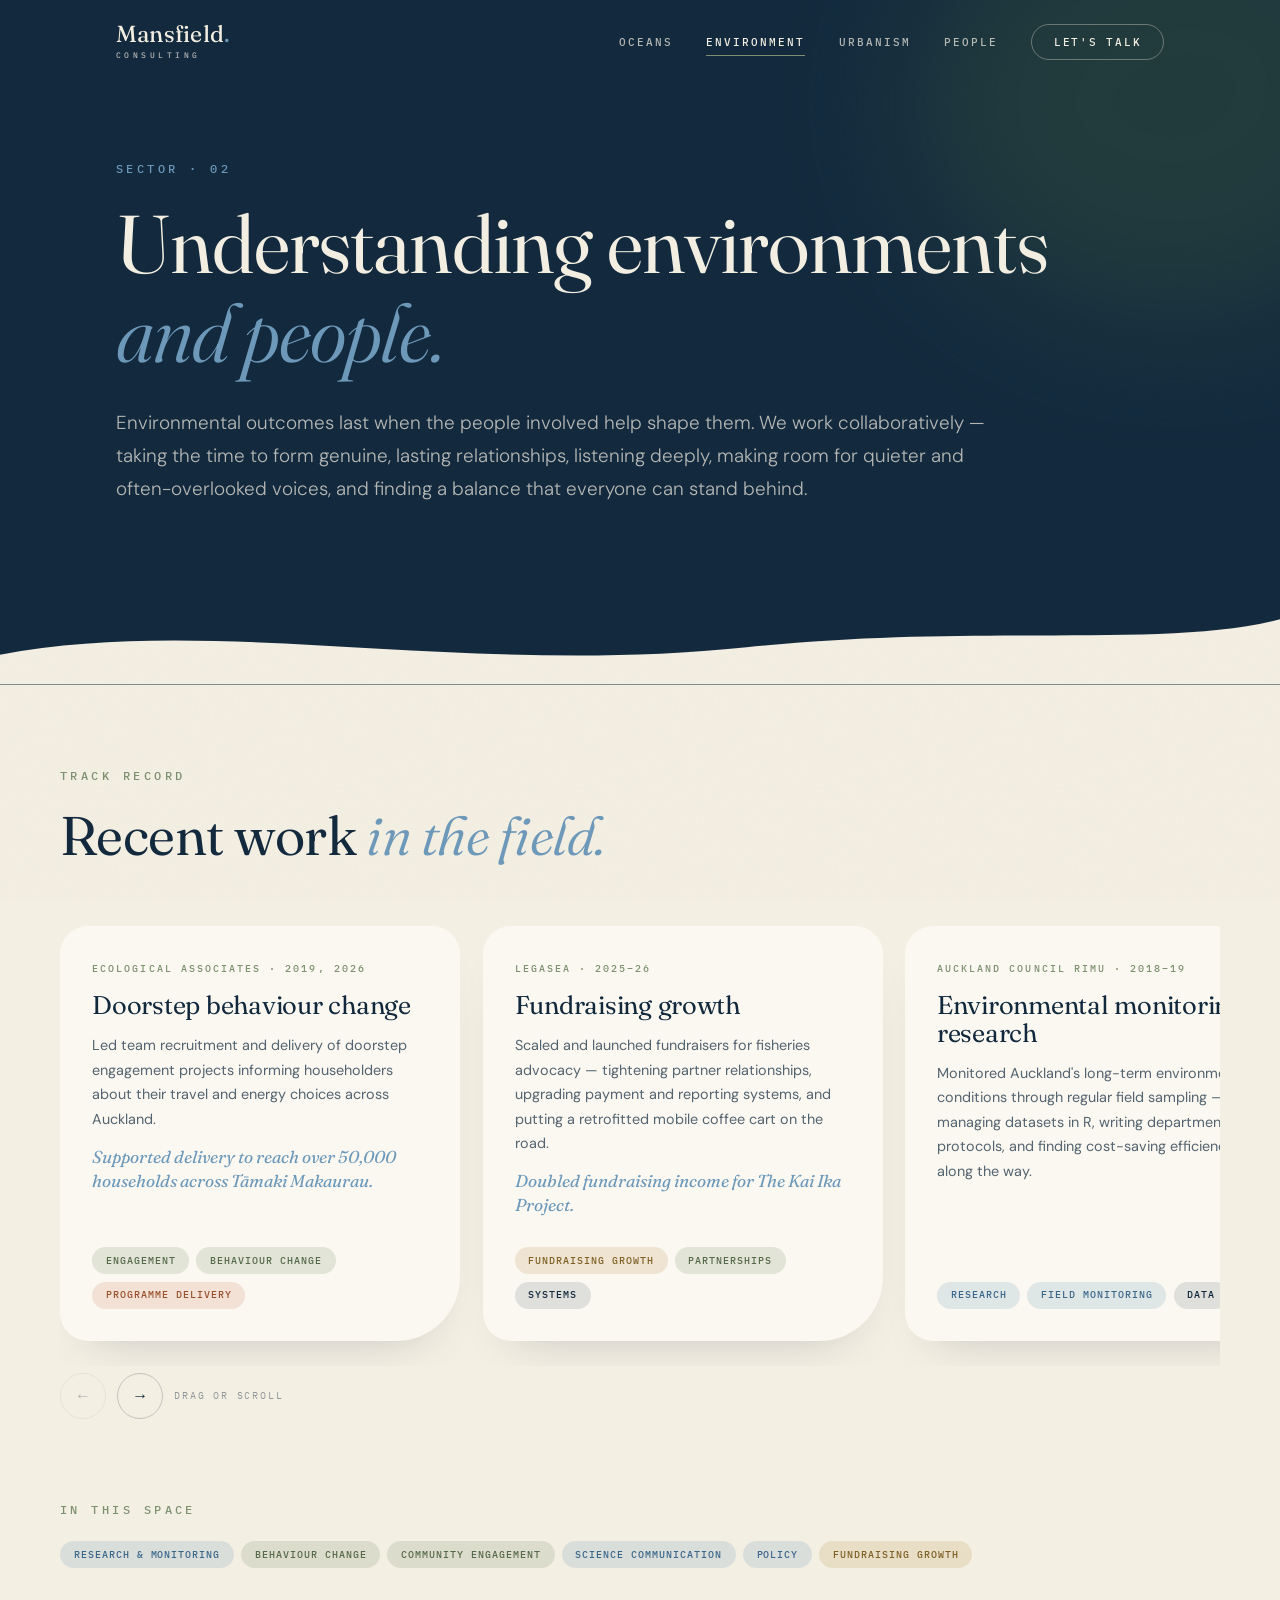
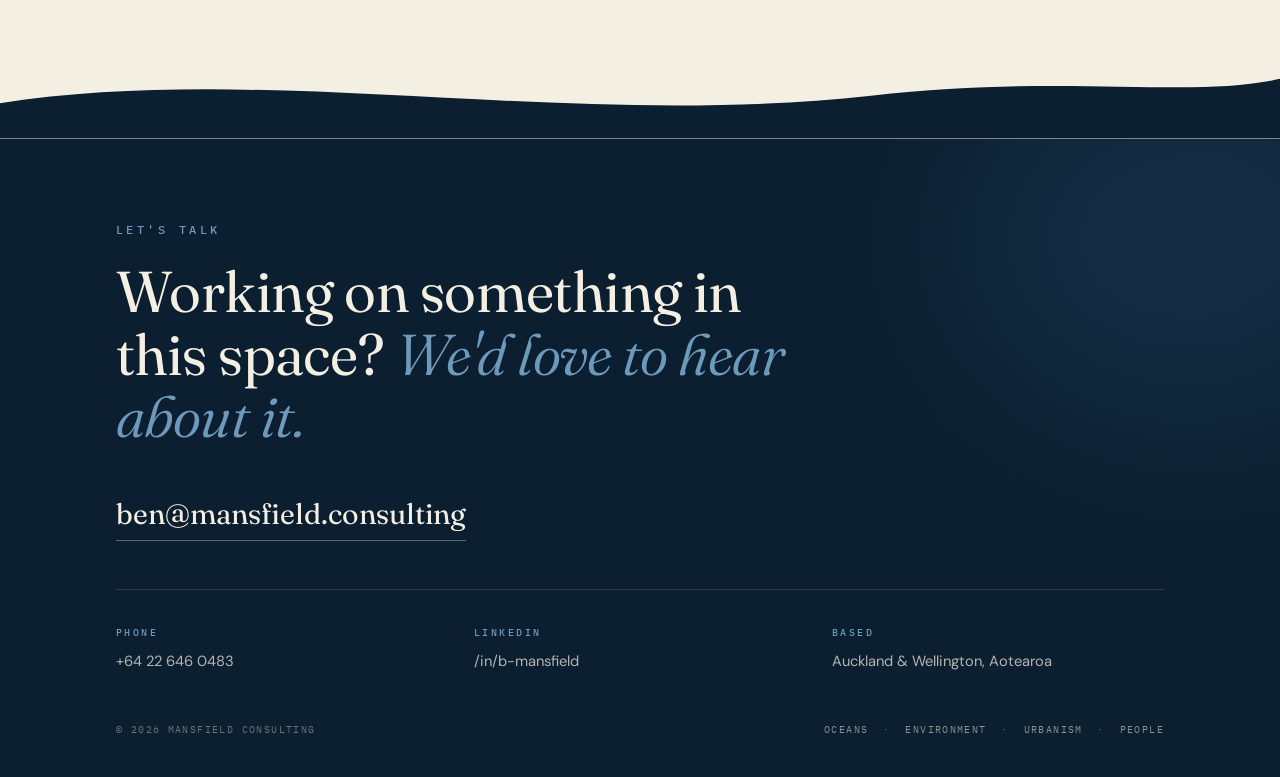
==== commit fc4f6eae: "Content revisions: bio rewrite, Coromandel scallops, hiring section - People: new bio (infrastructur" ====
--- a/environment/index.html
+++ b/environment/index.html
@@ -53,9 +53,9 @@
       <div class="carousel reveal">
         <div class="carousel-track" tabindex="0" aria-label="Environment projects">
           <article class="project-card">
-            <p class="card-kicker">Ecological Associates · 2019</p>
-            <h3>Doorstep engagement at scale</h3>
-            <p class="card-body">Led delivery of doorstep engagement projects informing householders about their travel and energy choices on behalf of the local council — coordinating daily operations across a 17-person team.</p>
+            <p class="card-kicker">Ecological Associates · 2019, 2026</p>
+            <h3>Doorstep behaviour change</h3>
+            <p class="card-body">Led team recruitment and delivery of doorstep engagement projects informing householders about their travel and energy choices across Auckland.</p>
             <p class="card-fact">Supported delivery to reach over 50,000 households across Tāmaki Makaurau.</p>
             <ul class="tags"><li class="t-community">Engagement</li><li class="t-community">Behaviour change</li><li class="t-delivery">Programme delivery</li></ul>
           </article>
@@ -64,7 +64,7 @@
             <p class="card-kicker">LegaSea · 2025–26</p>
             <h3>Fundraising growth</h3>
             <p class="card-body">Scaled and launched fundraisers for fisheries advocacy — tightening partner relationships, upgrading payment and reporting systems, and putting a retrofitted mobile coffee cart on the road.</p>
-            <p class="card-fact">Monthly aluminium collections doubled to over a tonne.</p>
+            <p class="card-fact">Doubled fundraising income for The Kai Ika Project.</p>
             <ul class="tags"><li class="t-fund">Fundraising growth</li><li class="t-community">Partnerships</li><li class="t-eng">Systems</li></ul>
           </article>
 
--- a/assets/styles.css
+++ b/assets/styles.css
@@ -226,6 +226,8 @@
 .btn-solid:hover { background: var(--paper); }
 .btn-ghost { color: var(--cream); border: 1px solid rgba(244,239,227,0.35); }
 .btn-ghost:hover { border-color: var(--cream); }
+.btn-navy { background: var(--navy); color: var(--cream); border: 1px solid var(--navy); }
+.btn-navy:hover { background: var(--ink); }
 
 /* soft aurora blobs behind navy sections */
 .blob {
